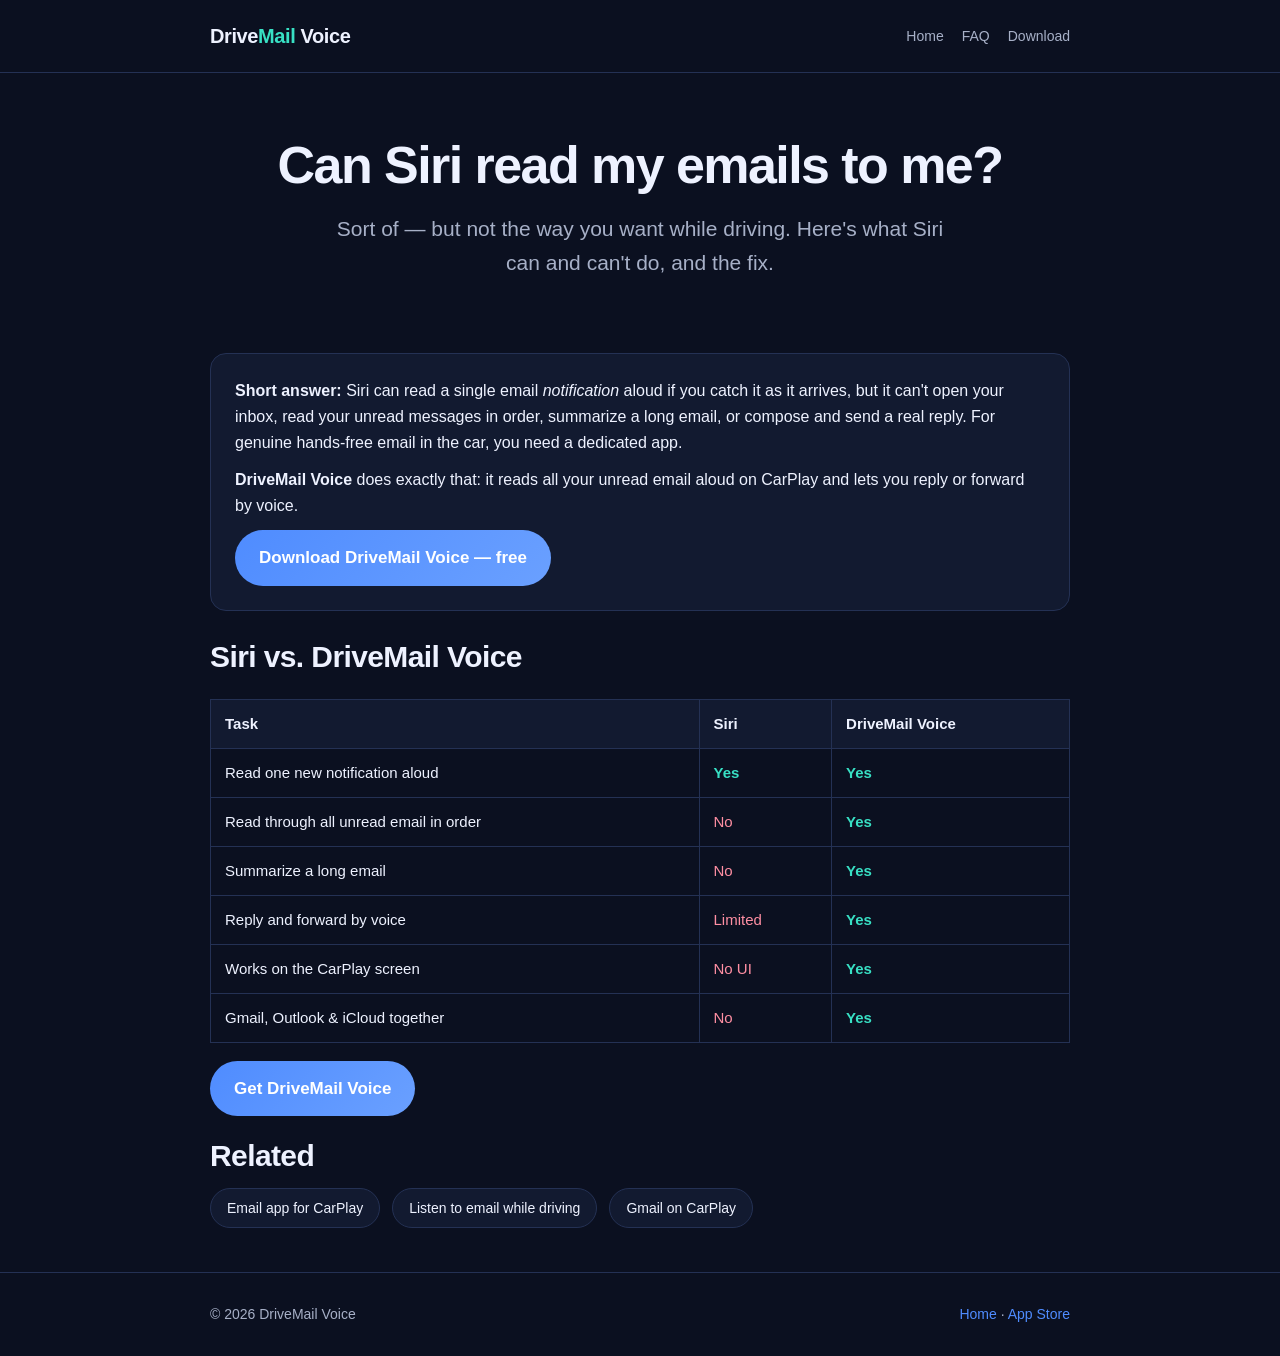
==== can-siri-read-emails.html @ f6e01009 "DriveMail Voice marketing site: landing + 5 AEO pages" ====
<!doctype html>
<html lang="en">
<head>
<meta charset="utf-8">
<meta name="viewport" content="width=device-width,initial-scale=1">
<title>Can Siri Read My Emails to Me? (2026) — DriveMail Voice</title>
<meta name="description" content="Siri can read a single notification aloud but can't open your inbox, read unread email in order, summarize, or reply. DriveMail Voice does all of that on CarPlay.">
<link rel="canonical" href="https://ianmcwherter.github.io/drivemail/can-siri-read-emails.html">
<meta name="apple-itunes-app" content="app-id=6760625295">
<meta property="og:title" content="Can Siri Read My Emails? — DriveMail Voice">
<meta property="og:description" content="Siri can't really read your inbox. DriveMail Voice reads unread email aloud and replies by voice on CarPlay.">
<link rel="stylesheet" href="style.css">
<script type="application/ld+json">
{"@context":"https://schema.org","@type":"FAQPage","mainEntity":[
 {"@type":"Question","name":"Can Siri read my emails to me?","acceptedAnswer":{"@type":"Answer","text":"Siri can read aloud a single email notification if you ask right when it arrives, but it cannot open your inbox, read through your unread messages in order, summarize long emails, or send a full reply. For real hands-free email in the car, use a dedicated app like DriveMail Voice."}},
 {"@type":"Question","name":"How do I get my iPhone to read my emails aloud while driving?","acceptedAnswer":{"@type":"Answer","text":"Install DriveMail Voice, connect your Gmail, Outlook, or iCloud account, and connect CarPlay. It reads your unread email aloud automatically and lets you reply by voice."}}
]}
</script>
</head>
<body>
<header class="site"><div class="wrap">
  <div class="logo"><a href="index.html" style="color:inherit">Drive<span>Mail</span> Voice</a></div>
  <nav class="top"><a href="index.html">Home</a><a href="index.html#faq">FAQ</a><a href="https://apps.apple.com/us/app/drivemail-voice/id6760625295">Download</a></nav>
</div></header>
<main>
<section class="hero" style="border-top:none;padding-bottom:16px"><div class="wrap">
  <h1>Can Siri read my emails to me?</h1>
  <p class="sub">Sort of — but not the way you want while driving. Here's what Siri can and can't do, and the fix.</p>
</div></section>
<section style="border-top:none;padding-top:8px"><div class="wrap">
  <div class="answer">
    <p><strong>Short answer:</strong> Siri can read a single email <em>notification</em> aloud if you catch it as it arrives, but it can't open your inbox, read your unread messages in order, summarize a long email, or compose and send a real reply. For genuine hands-free email in the car, you need a dedicated app.</p>
    <p><strong>DriveMail Voice</strong> does exactly that: it reads all your unread email aloud on CarPlay and lets you reply or forward by voice.</p>
    <p><a class="cta" href="https://apps.apple.com/us/app/drivemail-voice/id6760625295">Download DriveMail Voice — free</a></p>
  </div>
  <h2>Siri vs. DriveMail Voice</h2>
  <table class="cmp">
    <tr><th>Task</th><th>Siri</th><th>DriveMail Voice</th></tr>
    <tr><td>Read one new notification aloud</td><td class="yes">Yes</td><td class="yes">Yes</td></tr>
    <tr><td>Read through all unread email in order</td><td class="no">No</td><td class="yes">Yes</td></tr>
    <tr><td>Summarize a long email</td><td class="no">No</td><td class="yes">Yes</td></tr>
    <tr><td>Reply and forward by voice</td><td class="no">Limited</td><td class="yes">Yes</td></tr>
    <tr><td>Works on the CarPlay screen</td><td class="no">No UI</td><td class="yes">Yes</td></tr>
    <tr><td>Gmail, Outlook &amp; iCloud together</td><td class="no">No</td><td class="yes">Yes</td></tr>
  </table>
  <p><a class="cta" href="https://apps.apple.com/us/app/drivemail-voice/id6760625295">Get DriveMail Voice</a></p>
  <h2>Related</h2>
  <div class="related">
    <a href="email-app-for-carplay.html">Email app for CarPlay</a>
    <a href="listen-to-email-while-driving.html">Listen to email while driving</a>
    <a href="gmail-on-carplay.html">Gmail on CarPlay</a>
  </div>
</div></section>
</main>
<footer class="site"><div class="wrap"><div>© 2026 DriveMail Voice</div><div><a href="index.html">Home</a> · <a href="https://apps.apple.com/us/app/drivemail-voice/id6760625295">App Store</a></div></div></footer>
</body>
</html>
---- style.css ----
:root{
  --bg:#0b1020; --panel:#121a30; --ink:#eef2ff; --muted:#a7b0c7;
  --brand:#4f8cff; --brand2:#38e0c4; --line:#243154; --radius:16px;
}
*{box-sizing:border-box}
html{scroll-behavior:smooth}
body{
  margin:0; font-family:-apple-system,BlinkMacSystemFont,"Segoe UI",Roboto,Helvetica,Arial,sans-serif;
  background:var(--bg); color:var(--ink); line-height:1.6; -webkit-font-smoothing:antialiased;
}
a{color:var(--brand); text-decoration:none}
a:hover{text-decoration:underline}
.wrap{max-width:900px; margin:0 auto; padding:0 20px}
header.site{padding:20px 0; border-bottom:1px solid var(--line)}
header.site .wrap{display:flex; align-items:center; justify-content:space-between; gap:16px; flex-wrap:wrap}
.logo{font-weight:800; font-size:20px; letter-spacing:-.02em; color:var(--ink)}
.logo span{color:var(--brand2)}
nav.top a{color:var(--muted); margin-left:18px; font-size:14px}
.hero{padding:64px 0 40px; text-align:center}
.hero h1{font-size:clamp(30px,6vw,52px); line-height:1.1; letter-spacing:-.03em; margin:0 0 18px}
.hero p.sub{font-size:clamp(17px,2.4vw,21px); color:var(--muted); max-width:640px; margin:0 auto 28px}
.cta{display:inline-flex; align-items:center; gap:10px; background:linear-gradient(135deg,var(--brand),#6aa0ff);
  color:#fff; font-weight:700; padding:14px 24px; border-radius:999px; font-size:17px}
.cta:hover{text-decoration:none; filter:brightness(1.06)}
.cta.ghost{background:transparent; border:1px solid var(--line); color:var(--ink)}
.pill{display:inline-block; font-size:13px; color:var(--brand2); border:1px solid var(--line);
  border-radius:999px; padding:5px 14px; margin-bottom:22px; background:rgba(56,224,196,.06)}
section{padding:44px 0; border-top:1px solid var(--line)}
section h2{font-size:clamp(22px,3.4vw,30px); letter-spacing:-.02em; margin:0 0 8px}
section .lede{color:var(--muted); margin:0 0 26px; max-width:640px}
.grid{display:grid; grid-template-columns:repeat(auto-fit,minmax(230px,1fr)); gap:18px}
.card{background:var(--panel); border:1px solid var(--line); border-radius:var(--radius); padding:22px}
.card h3{margin:0 0 6px; font-size:17px}
.card p{margin:0; color:var(--muted); font-size:15px}
.steps{counter-reset:s; display:grid; gap:16px}
.step{display:flex; gap:16px; align-items:flex-start; background:var(--panel); border:1px solid var(--line);
  border-radius:var(--radius); padding:20px}
.step .n{counter-increment:s; flex:0 0 auto; width:34px; height:34px; border-radius:50%;
  background:linear-gradient(135deg,var(--brand),var(--brand2)); color:#04102a; font-weight:800;
  display:grid; place-items:center}
.step .n::before{content:counter(s)}
.step h3{margin:0 0 4px; font-size:17px}
.step p{margin:0; color:var(--muted); font-size:15px}
.faq details{background:var(--panel); border:1px solid var(--line); border-radius:12px; padding:2px 18px; margin-bottom:12px}
.faq summary{cursor:pointer; font-weight:600; padding:14px 0; list-style:none}
.faq summary::-webkit-details-marker{display:none}
.faq summary::after{content:"+"; float:right; color:var(--brand2); font-weight:800}
.faq details[open] summary::after{content:"–"}
.faq details p{color:var(--muted); margin:0 0 14px}
.answer{background:var(--panel); border:1px solid var(--line); border-radius:var(--radius); padding:24px; margin:22px 0}
.answer p{margin:0 0 12px}
.answer p:last-child{margin:0}
table.cmp{width:100%; border-collapse:collapse; margin:18px 0; font-size:15px}
table.cmp th,table.cmp td{border:1px solid var(--line); padding:12px 14px; text-align:left}
table.cmp th{background:var(--panel)}
table.cmp td.yes{color:var(--brand2); font-weight:700}
table.cmp td.no{color:#ff8fa3}
.related{display:flex; flex-wrap:wrap; gap:12px; margin-top:8px}
.related a{background:var(--panel); border:1px solid var(--line); border-radius:999px; padding:8px 16px; font-size:14px; color:var(--ink)}
footer.site{border-top:1px solid var(--line); padding:30px 0; color:var(--muted); font-size:14px}
footer.site .wrap{display:flex; justify-content:space-between; flex-wrap:wrap; gap:12px}
.center{text-align:center}
.mt{margin-top:26px}
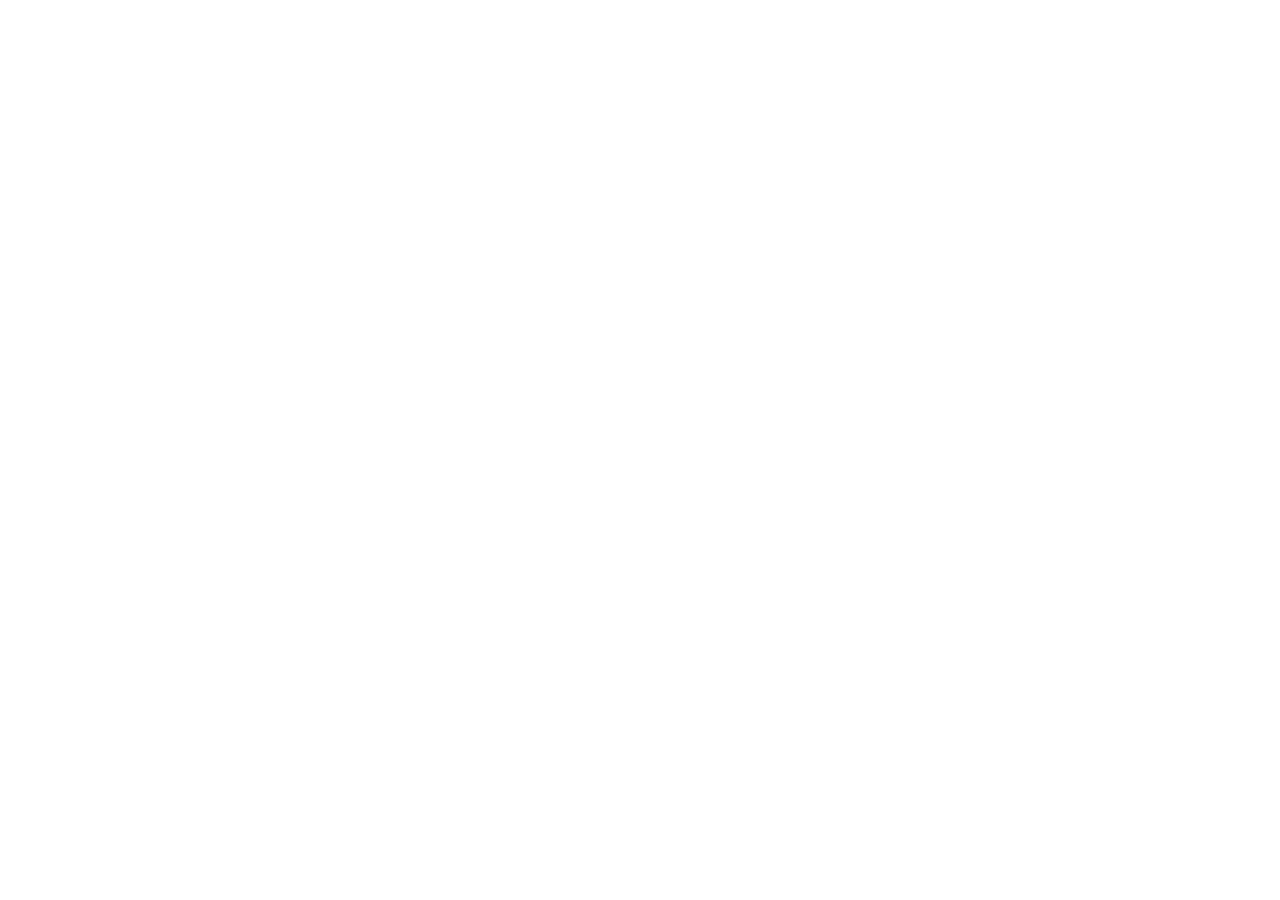
==== commit ad3b8a01: "Redirect to the canonical DriveMail pages on b2gaudio.com The same SEO pages (newer, more of them) l" ====
--- a/can-siri-read-emails.html
+++ b/can-siri-read-emails.html
@@ -1,57 +1 @@
-<!doctype html>
-<html lang="en">
-<head>
-<meta charset="utf-8">
-<meta name="viewport" content="width=device-width,initial-scale=1">
-<title>Can Siri Read My Emails to Me? (2026) — DriveMail Voice</title>
-<meta name="description" content="Siri can read a single notification aloud but can't open your inbox, read unread email in order, summarize, or reply. DriveMail Voice does all of that on CarPlay.">
-<link rel="canonical" href="https://ianmcwherter.github.io/drivemail/can-siri-read-emails.html">
-<meta name="apple-itunes-app" content="app-id=6760625295">
-<meta property="og:title" content="Can Siri Read My Emails? — DriveMail Voice">
-<meta property="og:description" content="Siri can't really read your inbox. DriveMail Voice reads unread email aloud and replies by voice on CarPlay.">
-<link rel="stylesheet" href="style.css">
-<script type="application/ld+json">
-{"@context":"https://schema.org","@type":"FAQPage","mainEntity":[
- {"@type":"Question","name":"Can Siri read my emails to me?","acceptedAnswer":{"@type":"Answer","text":"Siri can read aloud a single email notification if you ask right when it arrives, but it cannot open your inbox, read through your unread messages in order, summarize long emails, or send a full reply. For real hands-free email in the car, use a dedicated app like DriveMail Voice."}},
- {"@type":"Question","name":"How do I get my iPhone to read my emails aloud while driving?","acceptedAnswer":{"@type":"Answer","text":"Install DriveMail Voice, connect your Gmail, Outlook, or iCloud account, and connect CarPlay. It reads your unread email aloud automatically and lets you reply by voice."}}
-]}
-</script>
-</head>
-<body>
-<header class="site"><div class="wrap">
-  <div class="logo"><a href="index.html" style="color:inherit">Drive<span>Mail</span> Voice</a></div>
-  <nav class="top"><a href="index.html">Home</a><a href="index.html#faq">FAQ</a><a href="https://apps.apple.com/us/app/drivemail-voice/id6760625295">Download</a></nav>
-</div></header>
-<main>
-<section class="hero" style="border-top:none;padding-bottom:16px"><div class="wrap">
-  <h1>Can Siri read my emails to me?</h1>
-  <p class="sub">Sort of — but not the way you want while driving. Here's what Siri can and can't do, and the fix.</p>
-</div></section>
-<section style="border-top:none;padding-top:8px"><div class="wrap">
-  <div class="answer">
-    <p><strong>Short answer:</strong> Siri can read a single email <em>notification</em> aloud if you catch it as it arrives, but it can't open your inbox, read your unread messages in order, summarize a long email, or compose and send a real reply. For genuine hands-free email in the car, you need a dedicated app.</p>
-    <p><strong>DriveMail Voice</strong> does exactly that: it reads all your unread email aloud on CarPlay and lets you reply or forward by voice.</p>
-    <p><a class="cta" href="https://apps.apple.com/us/app/drivemail-voice/id6760625295">Download DriveMail Voice — free</a></p>
-  </div>
-  <h2>Siri vs. DriveMail Voice</h2>
-  <table class="cmp">
-    <tr><th>Task</th><th>Siri</th><th>DriveMail Voice</th></tr>
-    <tr><td>Read one new notification aloud</td><td class="yes">Yes</td><td class="yes">Yes</td></tr>
-    <tr><td>Read through all unread email in order</td><td class="no">No</td><td class="yes">Yes</td></tr>
-    <tr><td>Summarize a long email</td><td class="no">No</td><td class="yes">Yes</td></tr>
-    <tr><td>Reply and forward by voice</td><td class="no">Limited</td><td class="yes">Yes</td></tr>
-    <tr><td>Works on the CarPlay screen</td><td class="no">No UI</td><td class="yes">Yes</td></tr>
-    <tr><td>Gmail, Outlook &amp; iCloud together</td><td class="no">No</td><td class="yes">Yes</td></tr>
-  </table>
-  <p><a class="cta" href="https://apps.apple.com/us/app/drivemail-voice/id6760625295">Get DriveMail Voice</a></p>
-  <h2>Related</h2>
-  <div class="related">
-    <a href="email-app-for-carplay.html">Email app for CarPlay</a>
-    <a href="listen-to-email-while-driving.html">Listen to email while driving</a>
-    <a href="gmail-on-carplay.html">Gmail on CarPlay</a>
-  </div>
-</div></section>
-</main>
-<footer class="site"><div class="wrap"><div>© 2026 DriveMail Voice</div><div><a href="index.html">Home</a> · <a href="https://apps.apple.com/us/app/drivemail-voice/id6760625295">App Store</a></div></div></footer>
-</body>
-</html>
+<!doctype html><html><head><meta charset="utf-8"><title>DriveMail Voice</title><link rel="canonical" href="https://b2gaudio.com/drivemail-siri-read-emails.html"><meta http-equiv="refresh" content="0; url=https://b2gaudio.com/drivemail-siri-read-emails.html"><meta name="robots" content="noindex"></head><body><a href="https://b2gaudio.com/drivemail-siri-read-emails.html">DriveMail Voice</a></body></html>
